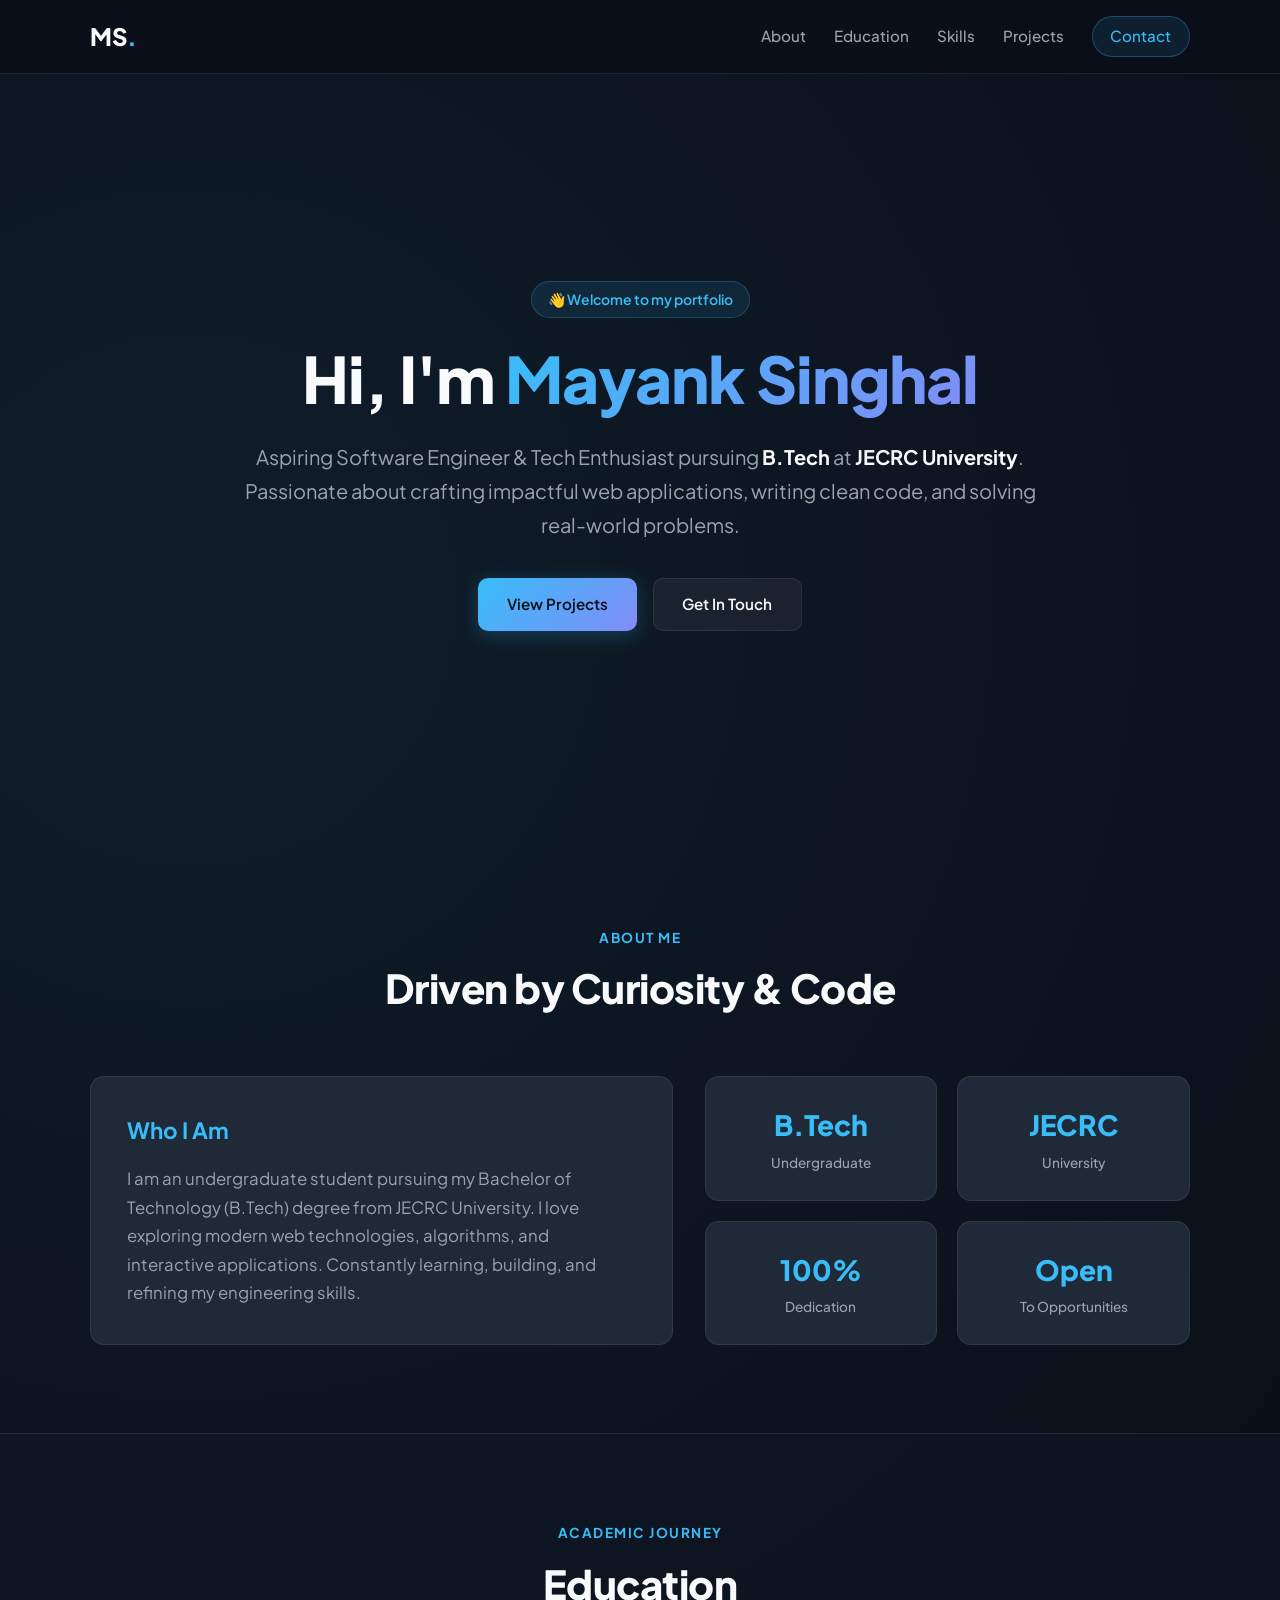
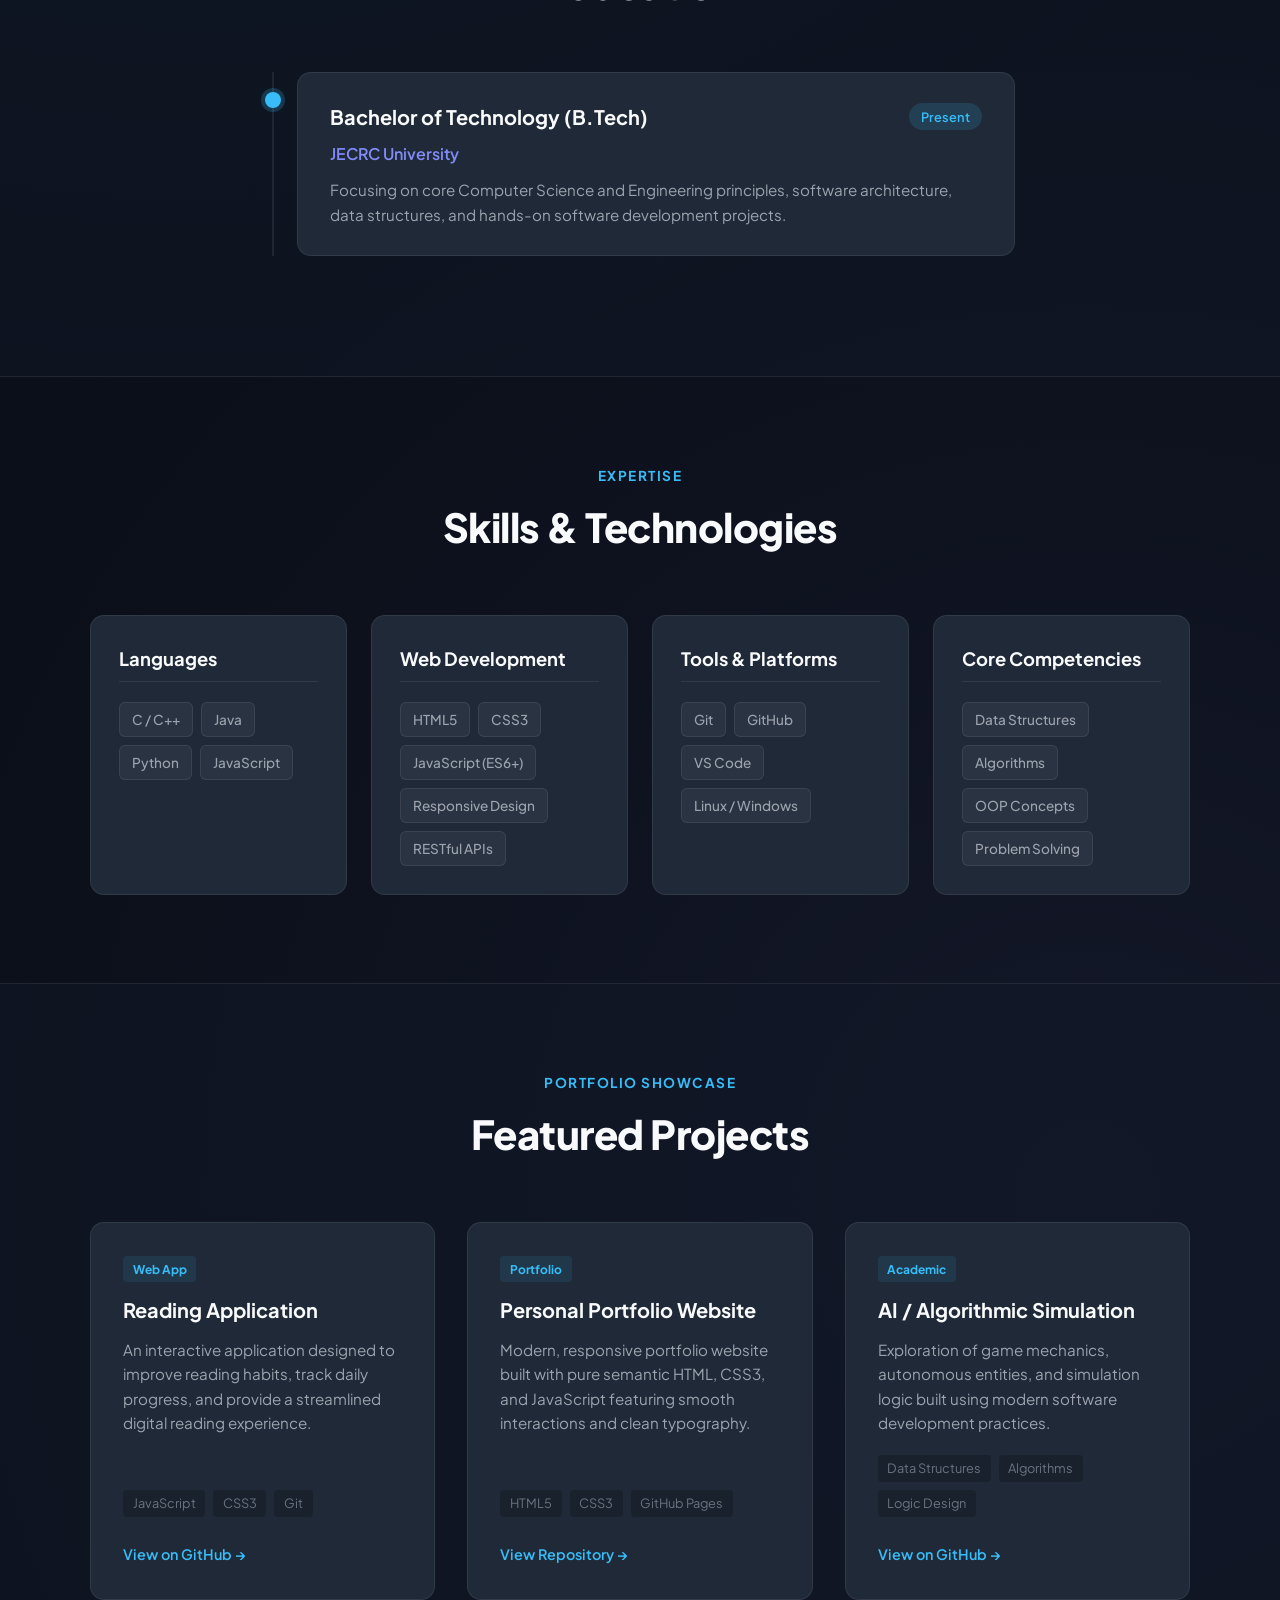
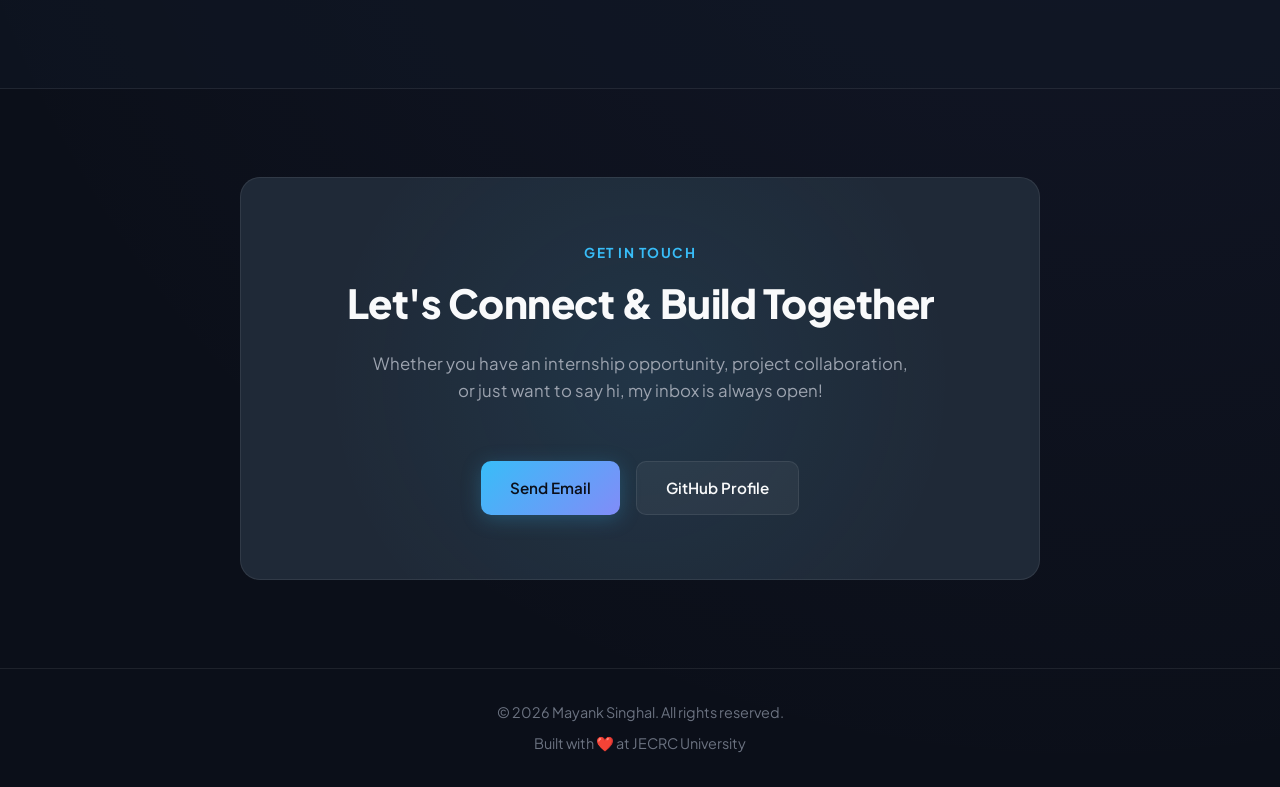
==== index.html @ d0f5964c "Initial commit: Personal portfolio for Mayank Singhal" ====
<!DOCTYPE html>
<html lang="en">
<head>
  <meta charset="UTF-8" />
  <meta name="viewport" content="width=device-width, initial-scale=1.0" />
  <title>Mayank Singhal | Portfolio</title>
  <meta name="description" content="Portfolio of Mayank Singhal, B.Tech student at JECRC University." />
  <link rel="stylesheet" href="style.css" />
  <link rel="preconnect" href="https://fonts.googleapis.com">
  <link rel="preconnect" href="https://fonts.gstatic.com" crossorigin>
  <link href="https://fonts.googleapis.com/css2?family=Plus+Jakarta+Sans:wght@300;400;500;600;700;800&display=swap" rel="stylesheet">
</head>
<body>
  <!-- Navigation -->
  <header class="navbar">
    <div class="nav-container">
      <a href="#hero" class="brand">MS<span>.</span></a>
      <nav class="nav-links">
        <a href="#about">About</a>
        <a href="#education">Education</a>
        <a href="#skills">Skills</a>
        <a href="#projects">Projects</a>
        <a href="#contact" class="btn-contact-nav">Contact</a>
      </nav>
    </div>
  </header>

  <!-- Hero Section -->
  <section id="hero" class="hero-section">
    <div class="hero-content">
      <div class="badge">👋 Welcome to my portfolio</div>
      <h1 class="hero-title">
        Hi, I'm <span class="gradient-text">Mayank Singhal</span>
      </h1>
      <p class="hero-subtitle">
        Aspiring Software Engineer & Tech Enthusiast pursuing <strong>B.Tech</strong> at <strong>JECRC University</strong>. 
        Passionate about crafting impactful web applications, writing clean code, and solving real-world problems.
      </p>
      <div class="hero-cta">
        <a href="#projects" class="btn btn-primary">View Projects</a>
        <a href="#contact" class="btn btn-secondary">Get In Touch</a>
      </div>
    </div>
  </section>

  <!-- About Section -->
  <section id="about" class="section">
    <div class="container">
      <div class="section-header">
        <span class="section-tag">About Me</span>
        <h2 class="section-title">Driven by Curiosity & Code</h2>
      </div>
      <div class="about-grid">
        <div class="about-card highlight-card">
          <h3>Who I Am</h3>
          <p>
            I am an undergraduate student pursuing my Bachelor of Technology (B.Tech) degree from JECRC University.
            I love exploring modern web technologies, algorithms, and interactive applications. Constantly learning, building, and refining my engineering skills.
          </p>
        </div>
        <div class="about-stats-grid">
          <div class="stat-box">
            <span class="stat-number">B.Tech</span>
            <span class="stat-label">Undergraduate</span>
          </div>
          <div class="stat-box">
            <span class="stat-number">JECRC</span>
            <span class="stat-label">University</span>
          </div>
          <div class="stat-box">
            <span class="stat-number">100%</span>
            <span class="stat-label">Dedication</span>
          </div>
          <div class="stat-box">
            <span class="stat-number">Open</span>
            <span class="stat-label">To Opportunities</span>
          </div>
        </div>
      </div>
    </div>
  </section>

  <!-- Education Section -->
  <section id="education" class="section section-dark">
    <div class="container">
      <div class="section-header">
        <span class="section-tag">Academic Journey</span>
        <h2 class="section-title">Education</h2>
      </div>
      <div class="timeline">
        <div class="timeline-item">
          <div class="timeline-dot"></div>
          <div class="timeline-card">
            <div class="timeline-header">
              <h3>Bachelor of Technology (B.Tech)</h3>
              <span class="timeline-badge">Present</span>
            </div>
            <h4>JECRC University</h4>
            <p>
              Focusing on core Computer Science and Engineering principles, software architecture, data structures, and hands-on software development projects.
            </p>
          </div>
        </div>
      </div>
    </div>
  </section>

  <!-- Skills Section -->
  <section id="skills" class="section">
    <div class="container">
      <div class="section-header">
        <span class="section-tag">Expertise</span>
        <h2 class="section-title">Skills & Technologies</h2>
      </div>
      <div class="skills-grid">
        <div class="skill-category">
          <h3>Languages</h3>
          <div class="skill-tags">
            <span class="tag">C / C++</span>
            <span class="tag">Java</span>
            <span class="tag">Python</span>
            <span class="tag">JavaScript</span>
          </div>
        </div>
        <div class="skill-category">
          <h3>Web Development</h3>
          <div class="skill-tags">
            <span class="tag">HTML5</span>
            <span class="tag">CSS3</span>
            <span class="tag">JavaScript (ES6+)</span>
            <span class="tag">Responsive Design</span>
            <span class="tag">RESTful APIs</span>
          </div>
        </div>
        <div class="skill-category">
          <h3>Tools & Platforms</h3>
          <div class="skill-tags">
            <span class="tag">Git</span>
            <span class="tag">GitHub</span>
            <span class="tag">VS Code</span>
            <span class="tag">Linux / Windows</span>
          </div>
        </div>
        <div class="skill-category">
          <h3>Core Competencies</h3>
          <div class="skill-tags">
            <span class="tag">Data Structures</span>
            <span class="tag">Algorithms</span>
            <span class="tag">OOP Concepts</span>
            <span class="tag">Problem Solving</span>
          </div>
        </div>
      </div>
    </div>
  </section>

  <!-- Projects Section -->
  <section id="projects" class="section section-dark">
    <div class="container">
      <div class="section-header">
        <span class="section-tag">Portfolio Showcase</span>
        <h2 class="section-title">Featured Projects</h2>
      </div>
      <div class="projects-grid">
        <div class="project-card">
          <div class="project-header">
            <span class="project-tag">Web App</span>
            <h3>Reading Application</h3>
          </div>
          <p>
            An interactive application designed to improve reading habits, track daily progress, and provide a streamlined digital reading experience.
          </p>
          <div class="project-tech">
            <span>JavaScript</span>
            <span>CSS3</span>
            <span>Git</span>
          </div>
          <div class="project-links">
            <a href="https://github.com/May90op" target="_blank" rel="noopener noreferrer" class="link-btn">View on GitHub &rarr;</a>
          </div>
        </div>

        <div class="project-card">
          <div class="project-header">
            <span class="project-tag">Portfolio</span>
            <h3>Personal Portfolio Website</h3>
          </div>
          <p>
            Modern, responsive portfolio website built with pure semantic HTML, CSS3, and JavaScript featuring smooth interactions and clean typography.
          </p>
          <div class="project-tech">
            <span>HTML5</span>
            <span>CSS3</span>
            <span>GitHub Pages</span>
          </div>
          <div class="project-links">
            <a href="https://github.com/May90op/mayank-portfolio" target="_blank" rel="noopener noreferrer" class="link-btn">View Repository &rarr;</a>
          </div>
        </div>

        <div class="project-card">
          <div class="project-header">
            <span class="project-tag">Academic</span>
            <h3>AI / Algorithmic Simulation</h3>
          </div>
          <p>
            Exploration of game mechanics, autonomous entities, and simulation logic built using modern software development practices.
          </p>
          <div class="project-tech">
            <span>Data Structures</span>
            <span>Algorithms</span>
            <span>Logic Design</span>
          </div>
          <div class="project-links">
            <a href="https://github.com/May90op" target="_blank" rel="noopener noreferrer" class="link-btn">View on GitHub &rarr;</a>
          </div>
        </div>
      </div>
    </div>
  </section>

  <!-- Contact Section -->
  <section id="contact" class="section">
    <div class="container">
      <div class="contact-box">
        <div class="section-header">
          <span class="section-tag">Get in Touch</span>
          <h2 class="section-title">Let's Connect & Build Together</h2>
          <p class="contact-desc">
            Whether you have an internship opportunity, project collaboration, or just want to say hi, my inbox is always open!
          </p>
        </div>
        <div class="contact-actions">
          <a href="mailto:mayanksinghal467245@gmail.com" class="btn btn-primary">Send Email</a>
          <a href="https://github.com/May90op" target="_blank" rel="noopener noreferrer" class="btn btn-secondary">GitHub Profile</a>
        </div>
      </div>
    </div>
  </section>

  <!-- Footer -->
  <footer class="footer">
    <div class="container footer-content">
      <p>&copy; 2026 Mayank Singhal. All rights reserved.</p>
      <p>Built with ❤️ at JECRC University</p>
    </div>
  </footer>

  <script src="script.js"></script>
</body>
</html>
---- style.css ----
:root {
  --bg-primary: #0b0f19;
  --bg-secondary: #111827;
  --bg-card: #1f2937;
  --bg-card-hover: #283548;
  --accent-cyan: #38bdf8;
  --accent-indigo: #818cf8;
  --text-primary: #f9fafb;
  --text-secondary: #9ca3af;
  --text-muted: #6b7280;
  --border-color: rgba(255, 255, 255, 0.08);
  --border-highlight: rgba(56, 189, 248, 0.3);
  --radius: 14px;
  --transition: all 0.25s cubic-bezier(0.4, 0, 0.2, 1);
}

* {
  margin: 0;
  padding: 0;
  box-sizing: border-box;
}

html {
  scroll-behavior: smooth;
  font-family: 'Plus Jakarta Sans', -apple-system, BlinkMacSystemFont, 'Segoe UI', Roboto, sans-serif;
  background-color: var(--bg-primary);
  color: var(--text-primary);
}

body {
  line-height: 1.6;
  overflow-x: hidden;
  background: radial-gradient(circle at 15% 15%, rgba(56, 189, 248, 0.08) 0%, transparent 40%),
              radial-gradient(circle at 85% 70%, rgba(129, 140, 248, 0.07) 0%, transparent 40%),
              var(--bg-primary);
  min-height: 100vh;
}

/* Container */
.container {
  width: 90%;
  max-width: 1100px;
  margin: 0 auto;
}

/* Navigation */
.navbar {
  position: sticky;
  top: 0;
  z-index: 100;
  background: rgba(11, 15, 25, 0.85);
  backdrop-filter: blur(12px);
  border-bottom: 1px solid var(--border-color);
  padding: 1rem 0;
}

.nav-container {
  width: 90%;
  max-width: 1100px;
  margin: 0 auto;
  display: flex;
  align-items: center;
  justify-content: space-between;
}

.brand {
  font-size: 1.5rem;
  font-weight: 800;
  color: var(--text-primary);
  text-decoration: none;
  letter-spacing: -0.5px;
}

.brand span {
  color: var(--accent-cyan);
}

.nav-links {
  display: flex;
  align-items: center;
  gap: 1.75rem;
}

.nav-links a {
  color: var(--text-secondary);
  text-decoration: none;
  font-weight: 500;
  font-size: 0.95rem;
  transition: var(--transition);
}

.nav-links a:hover {
  color: var(--accent-cyan);
}

.btn-contact-nav {
  padding: 0.45rem 1.1rem;
  border-radius: 9999px;
  background: rgba(56, 189, 248, 0.1);
  color: var(--accent-cyan) !important;
  border: 1px solid rgba(56, 189, 248, 0.3);
}

.btn-contact-nav:hover {
  background: var(--accent-cyan) !important;
  color: #0b0f19 !important;
}

/* Hero Section */
.hero-section {
  min-height: 85vh;
  display: flex;
  align-items: center;
  justify-content: center;
  text-align: center;
  padding: 4rem 1.5rem;
}

.hero-content {
  max-width: 800px;
}

.badge {
  display: inline-block;
  padding: 0.4rem 1rem;
  font-size: 0.875rem;
  font-weight: 600;
  color: var(--accent-cyan);
  background: rgba(56, 189, 248, 0.1);
  border: 1px solid rgba(56, 189, 248, 0.25);
  border-radius: 9999px;
  margin-bottom: 1.5rem;
}

.hero-title {
  font-size: clamp(2.5rem, 5vw, 4rem);
  font-weight: 800;
  line-height: 1.15;
  letter-spacing: -1px;
  margin-bottom: 1.5rem;
}

.gradient-text {
  background: linear-gradient(135deg, var(--accent-cyan), var(--accent-indigo));
  -webkit-background-clip: text;
  -webkit-text-fill-color: transparent;
}

.hero-subtitle {
  font-size: clamp(1.05rem, 2vw, 1.25rem);
  color: var(--text-secondary);
  line-height: 1.7;
  margin-bottom: 2.25rem;
}

.hero-subtitle strong {
  color: var(--text-primary);
}

.hero-cta {
  display: flex;
  gap: 1rem;
  justify-content: center;
  flex-wrap: wrap;
}

.btn {
  display: inline-flex;
  align-items: center;
  justify-content: center;
  padding: 0.85rem 1.8rem;
  border-radius: 10px;
  font-weight: 600;
  font-size: 0.95rem;
  text-decoration: none;
  cursor: pointer;
  transition: var(--transition);
}

.btn-primary {
  background: linear-gradient(135deg, var(--accent-cyan), var(--accent-indigo));
  color: #0b0f19;
  box-shadow: 0 4px 20px rgba(56, 189, 248, 0.25);
}

.btn-primary:hover {
  transform: translateY(-2px);
  box-shadow: 0 8px 25px rgba(56, 189, 248, 0.35);
}

.btn-secondary {
  background: rgba(255, 255, 255, 0.05);
  color: var(--text-primary);
  border: 1px solid var(--border-color);
}

.btn-secondary:hover {
  background: rgba(255, 255, 255, 0.1);
  border-color: var(--border-highlight);
  transform: translateY(-2px);
}

/* Sections */
.section {
  padding: 5.5rem 0;
}

.section-dark {
  background-color: rgba(17, 24, 39, 0.5);
  border-top: 1px solid var(--border-color);
  border-bottom: 1px solid var(--border-color);
}

.section-header {
  text-align: center;
  margin-bottom: 3.5rem;
}

.section-tag {
  font-size: 0.85rem;
  font-weight: 700;
  text-transform: uppercase;
  letter-spacing: 1.5px;
  color: var(--accent-cyan);
  display: block;
  margin-bottom: 0.5rem;
}

.section-title {
  font-size: clamp(2rem, 3.5vw, 2.5rem);
  font-weight: 800;
  letter-spacing: -0.5px;
}

/* About Grid */
.about-grid {
  display: grid;
  grid-template-columns: 1.2fr 1fr;
  gap: 2rem;
  align-items: stretch;
}

.about-card {
  background: var(--bg-card);
  border: 1px solid var(--border-color);
  border-radius: var(--radius);
  padding: 2.25rem;
}

.about-card h3 {
  font-size: 1.4rem;
  margin-bottom: 1rem;
  color: var(--accent-cyan);
}

.about-card p {
  color: var(--text-secondary);
  font-size: 1.05rem;
  line-height: 1.7;
}

.about-stats-grid {
  display: grid;
  grid-template-columns: repeat(2, 1fr);
  gap: 1.25rem;
}

.stat-box {
  background: var(--bg-card);
  border: 1px solid var(--border-color);
  border-radius: var(--radius);
  padding: 1.5rem;
  display: flex;
  flex-direction: column;
  justify-content: center;
  align-items: center;
  text-align: center;
  transition: var(--transition);
}

.stat-box:hover {
  border-color: var(--border-highlight);
  transform: translateY(-3px);
}

.stat-number {
  font-size: 1.75rem;
  font-weight: 800;
  color: var(--accent-cyan);
  margin-bottom: 0.25rem;
}

.stat-label {
  font-size: 0.85rem;
  color: var(--text-secondary);
  font-weight: 500;
}

/* Timeline (Education) */
.timeline {
  max-width: 750px;
  margin: 0 auto;
  position: relative;
  padding-left: 2rem;
}

.timeline::before {
  content: '';
  position: absolute;
  top: 0;
  bottom: 0;
  left: 7px;
  width: 2px;
  background: var(--border-color);
}

.timeline-item {
  position: relative;
  margin-bottom: 2rem;
}

.timeline-dot {
  position: absolute;
  left: -2rem;
  top: 1.25rem;
  width: 16px;
  height: 16px;
  border-radius: 50%;
  background: var(--accent-cyan);
  box-shadow: 0 0 0 4px rgba(56, 189, 248, 0.2);
}

.timeline-card {
  background: var(--bg-card);
  border: 1px solid var(--border-color);
  border-radius: var(--radius);
  padding: 1.75rem 2rem;
  transition: var(--transition);
}

.timeline-card:hover {
  border-color: var(--border-highlight);
}

.timeline-header {
  display: flex;
  justify-content: space-between;
  align-items: center;
  margin-bottom: 0.5rem;
}

.timeline-header h3 {
  font-size: 1.25rem;
  font-weight: 700;
}

.timeline-badge {
  background: rgba(56, 189, 248, 0.15);
  color: var(--accent-cyan);
  padding: 0.2rem 0.75rem;
  border-radius: 9999px;
  font-size: 0.8rem;
  font-weight: 600;
}

.timeline-card h4 {
  font-size: 1rem;
  color: var(--accent-indigo);
  margin-bottom: 0.75rem;
  font-weight: 600;
}

.timeline-card p {
  color: var(--text-secondary);
  font-size: 0.95rem;
}

/* Skills */
.skills-grid {
  display: grid;
  grid-template-columns: repeat(auto-fit, minmax(240px, 1fr));
  gap: 1.5rem;
}

.skill-category {
  background: var(--bg-card);
  border: 1px solid var(--border-color);
  border-radius: var(--radius);
  padding: 1.75rem;
  transition: var(--transition);
}

.skill-category:hover {
  border-color: var(--border-highlight);
  transform: translateY(-3px);
}

.skill-category h3 {
  font-size: 1.15rem;
  margin-bottom: 1.25rem;
  color: var(--text-primary);
  font-weight: 700;
  border-bottom: 1px solid var(--border-color);
  padding-bottom: 0.5rem;
}

.skill-tags {
  display: flex;
  flex-wrap: wrap;
  gap: 0.5rem;
}

.tag {
  background: rgba(255, 255, 255, 0.05);
  border: 1px solid var(--border-color);
  color: var(--text-secondary);
  font-size: 0.85rem;
  padding: 0.35rem 0.75rem;
  border-radius: 6px;
  font-weight: 500;
  transition: var(--transition);
}

.tag:hover {
  background: rgba(56, 189, 248, 0.15);
  color: var(--accent-cyan);
  border-color: rgba(56, 189, 248, 0.3);
}

/* Projects */
.projects-grid {
  display: grid;
  grid-template-columns: repeat(auto-fit, minmax(300px, 1fr));
  gap: 2rem;
}

.project-card {
  background: var(--bg-card);
  border: 1px solid var(--border-color);
  border-radius: var(--radius);
  padding: 2rem;
  display: flex;
  flex-direction: column;
  transition: var(--transition);
}

.project-card:hover {
  border-color: var(--border-highlight);
  transform: translateY(-4px);
  background: var(--bg-card-hover);
}

.project-tag {
  display: inline-block;
  font-size: 0.75rem;
  font-weight: 700;
  color: var(--accent-cyan);
  background: rgba(56, 189, 248, 0.1);
  padding: 0.2rem 0.6rem;
  border-radius: 4px;
  margin-bottom: 0.75rem;
}

.project-card h3 {
  font-size: 1.25rem;
  margin-bottom: 0.75rem;
  color: var(--text-primary);
}

.project-card p {
  color: var(--text-secondary);
  font-size: 0.95rem;
  margin-bottom: 1.25rem;
  flex-grow: 1;
}

.project-tech {
  display: flex;
  flex-wrap: wrap;
  gap: 0.5rem;
  margin-bottom: 1.5rem;
}

.project-tech span {
  font-size: 0.8rem;
  color: var(--text-muted);
  background: rgba(0, 0, 0, 0.2);
  padding: 0.2rem 0.6rem;
  border-radius: 4px;
}

.link-btn {
  color: var(--accent-cyan);
  text-decoration: none;
  font-size: 0.9rem;
  font-weight: 600;
  display: inline-flex;
  align-items: center;
  transition: var(--transition);
}

.link-btn:hover {
  color: var(--text-primary);
  transform: translateX(3px);
}

/* Contact */
.contact-box {
  background: radial-gradient(circle at 50% 50%, rgba(56, 189, 248, 0.08), transparent 70%), var(--bg-card);
  border: 1px solid var(--border-color);
  border-radius: 20px;
  padding: 4rem 2rem;
  text-align: center;
  max-width: 800px;
  margin: 0 auto;
}

.contact-desc {
  max-width: 550px;
  margin: 1rem auto 2.5rem;
  color: var(--text-secondary);
  font-size: 1.05rem;
}

.contact-actions {
  display: flex;
  gap: 1rem;
  justify-content: center;
  flex-wrap: wrap;
}

/* Footer */
.footer {
  border-top: 1px solid var(--border-color);
  padding: 2rem 0;
  text-align: center;
  font-size: 0.9rem;
  color: var(--text-muted);
}

.footer-content {
  display: flex;
  flex-direction: column;
  gap: 0.5rem;
}

/* Responsive */
@media (max-width: 768px) {
  .nav-links {
    display: none;
  }
  
  .about-grid {
    grid-template-columns: 1fr;
  }
}
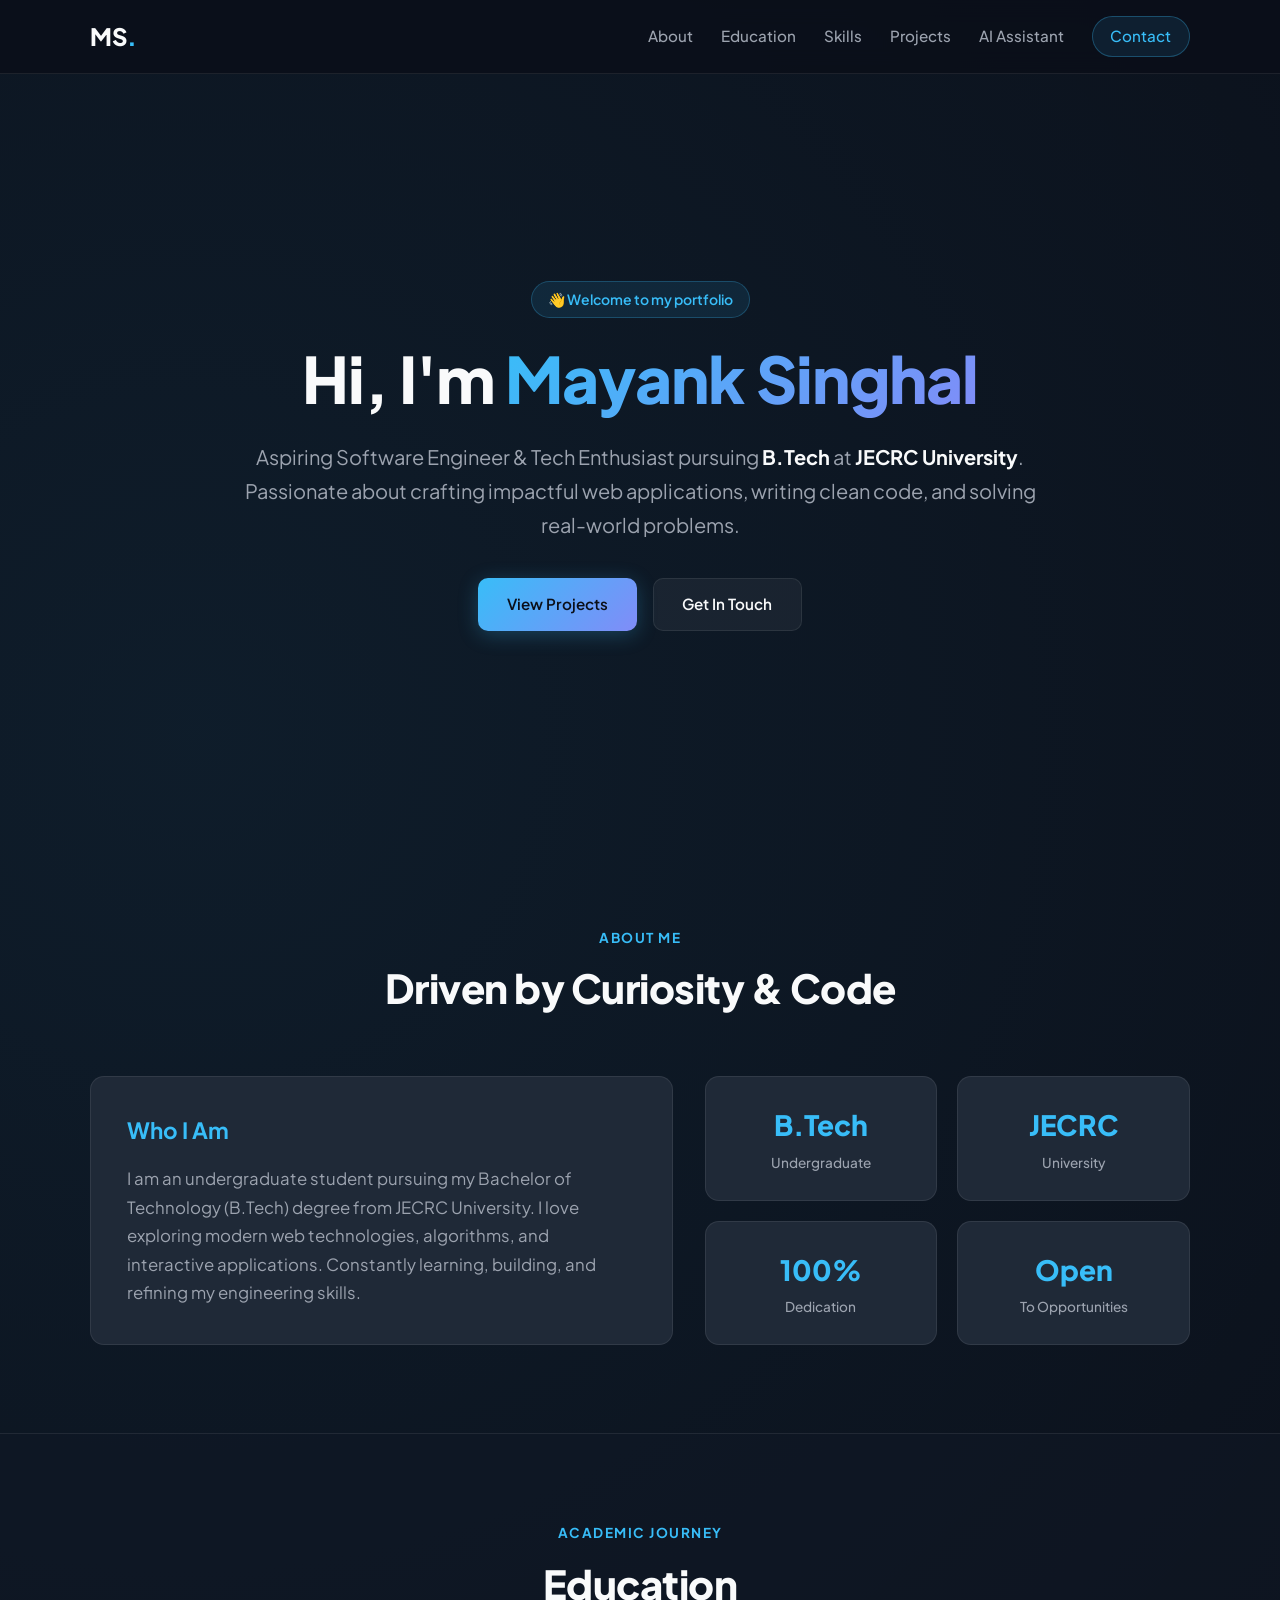
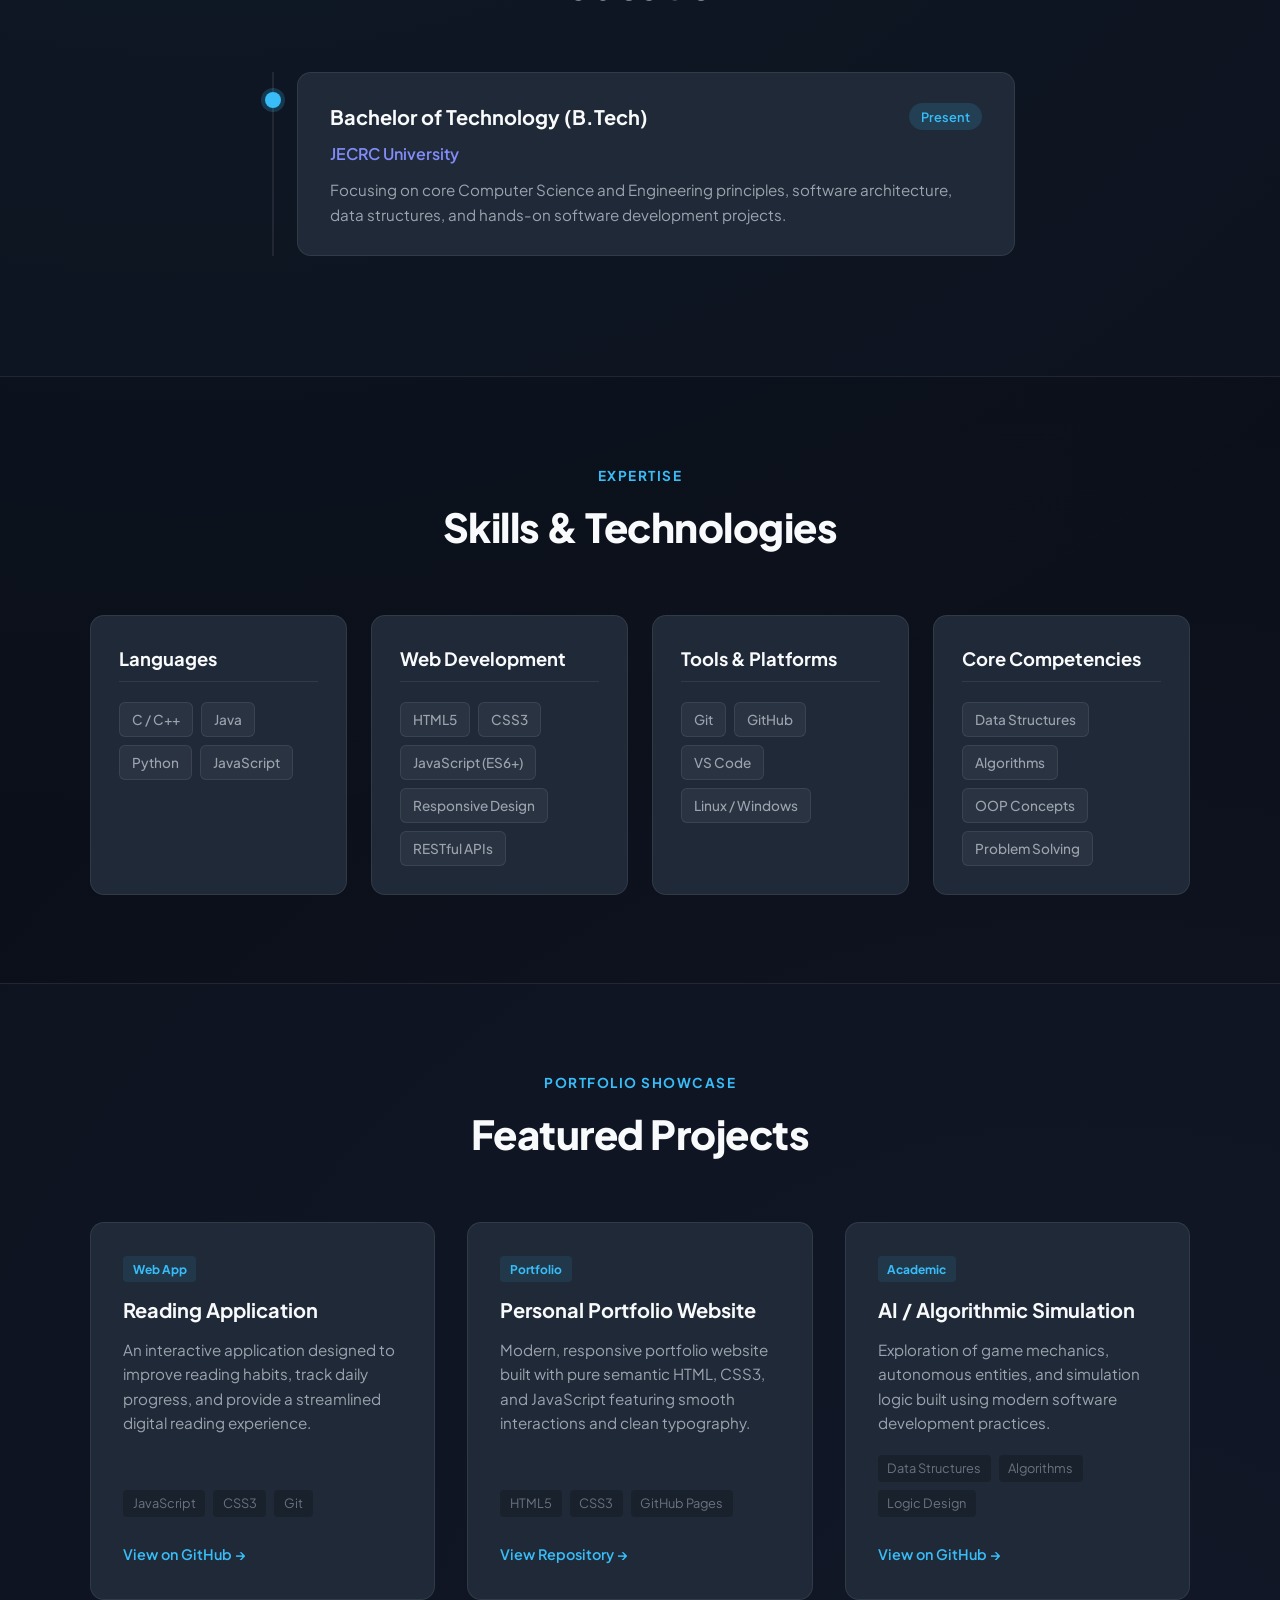
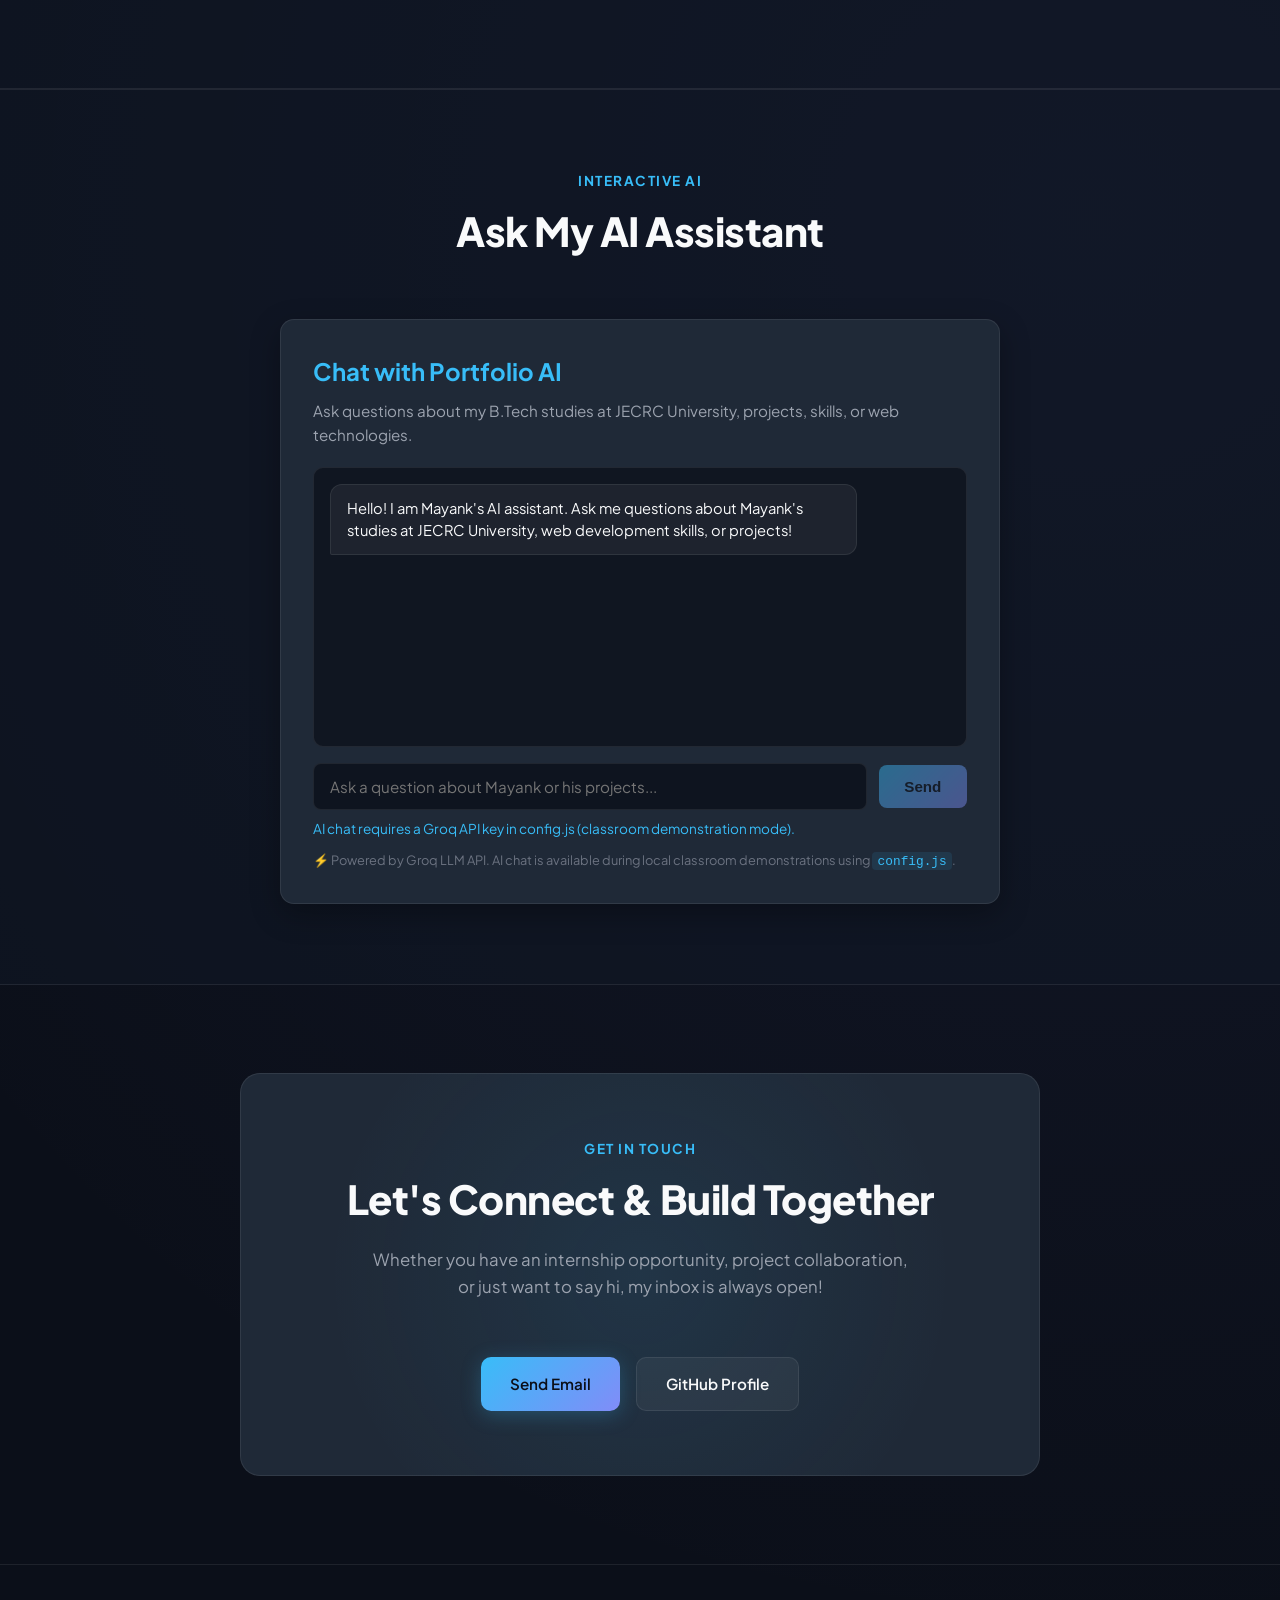
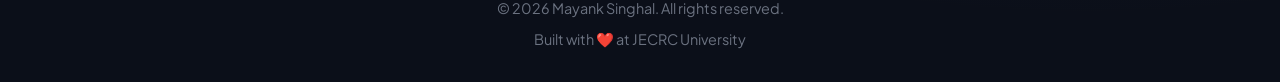
==== commit 7d8aa2bb: "Add Groq AI Chatbot assistant with classroom config support" ====
--- a/index.html
+++ b/index.html
@@ -6,6 +6,7 @@
   <title>Mayank Singhal | Portfolio</title>
   <meta name="description" content="Portfolio of Mayank Singhal, B.Tech student at JECRC University." />
   <link rel="stylesheet" href="style.css" />
+  <link rel="stylesheet" href="chatbot.css" />
   <link rel="preconnect" href="https://fonts.googleapis.com">
   <link rel="preconnect" href="https://fonts.gstatic.com" crossorigin>
   <link href="https://fonts.googleapis.com/css2?family=Plus+Jakarta+Sans:wght@300;400;500;600;700;800&display=swap" rel="stylesheet">
@@ -20,6 +21,7 @@
         <a href="#education">Education</a>
         <a href="#skills">Skills</a>
         <a href="#projects">Projects</a>
+        <a href="#aiChatSection">AI Assistant</a>
         <a href="#contact" class="btn-contact-nav">Contact</a>
       </nav>
     </div>
@@ -219,6 +221,41 @@
     </div>
   </section>
 
+  <!-- AI Chatbot Section -->
+  <section id="aiChatSection" class="section section-dark ai-chat-section">
+    <div class="container">
+      <div class="section-header">
+        <span class="section-tag">Interactive AI</span>
+        <h2 class="section-title">Ask My AI Assistant</h2>
+      </div>
+      <div class="ai-chat-card">
+        <h3>Chat with Portfolio AI</h3>
+        <p class="chat-subtitle">
+          Ask questions about my B.Tech studies at JECRC University, projects, skills, or web technologies.
+        </p>
+
+        <div id="chatMessages" aria-live="polite"></div>
+
+        <div class="chat-controls">
+          <input
+            type="text"
+            id="userInput"
+            placeholder="Ask a question about Mayank or his projects..."
+          />
+          <button id="sendButton" type="button">
+            Send
+          </button>
+        </div>
+
+        <p id="chatStatus" role="status"></p>
+
+        <p class="chat-note">
+          ⚡ Powered by Groq LLM API. AI chat is available during local classroom demonstrations using <code>config.js</code>.
+        </p>
+      </div>
+    </div>
+  </section>
+
   <!-- Contact Section -->
   <section id="contact" class="section">
     <div class="container">
@@ -246,6 +283,8 @@
     </div>
   </footer>
 
+  <script src="config.js"></script>
+  <script src="chatbot.js"></script>
   <script src="script.js"></script>
 </body>
 </html>
--- a/chatbot.css
+++ b/chatbot.css
@@ -0,0 +1,144 @@
+/* Chatbot Section Styles matching portfolio dark theme */
+.ai-chat-section {
+  padding: 5rem 0;
+}
+
+.ai-chat-card {
+  max-width: 720px;
+  margin: 0 auto;
+  padding: 2rem;
+  border: 1px solid var(--border-color);
+  border-radius: var(--radius);
+  background: var(--bg-card);
+  box-shadow: 0 10px 30px rgba(0, 0, 0, 0.3);
+}
+
+.ai-chat-card h3 {
+  font-size: 1.5rem;
+  color: var(--accent-cyan);
+  margin-bottom: 0.5rem;
+  font-weight: 700;
+}
+
+.chat-subtitle {
+  color: var(--text-secondary);
+  font-size: 0.95rem;
+  margin-bottom: 1.25rem;
+}
+
+#chatMessages {
+  height: 280px;
+  overflow-y: auto;
+  background: rgba(11, 15, 25, 0.7);
+  padding: 1rem;
+  border-radius: 10px;
+  border: 1px solid var(--border-color);
+  margin: 1rem 0;
+  display: flex;
+  flex-direction: column;
+  gap: 0.75rem;
+  scroll-behavior: smooth;
+}
+
+/* Custom scrollbar for chat */
+#chatMessages::-webkit-scrollbar {
+  width: 6px;
+}
+#chatMessages::-webkit-scrollbar-thumb {
+  background: var(--border-color);
+  border-radius: 4px;
+}
+
+.chat-message {
+  padding: 0.75rem 1rem;
+  border-radius: 12px;
+  font-size: 0.92rem;
+  line-height: 1.5;
+  max-width: 85%;
+  word-wrap: break-word;
+}
+
+.chat-user {
+  background: rgba(56, 189, 248, 0.18);
+  border: 1px solid rgba(56, 189, 248, 0.35);
+  color: #f0f9ff;
+  align-self: flex-end;
+  border-bottom-right-radius: 2px;
+}
+
+.chat-assistant {
+  background: rgba(255, 255, 255, 0.06);
+  border: 1px solid var(--border-color);
+  color: var(--text-primary);
+  align-self: flex-start;
+  border-bottom-left-radius: 2px;
+}
+
+.chat-controls {
+  display: flex;
+  gap: 0.75rem;
+  align-items: center;
+}
+
+#userInput {
+  flex: 1;
+  min-width: 160px;
+  padding: 0.8rem 1rem;
+  background: rgba(11, 15, 25, 0.8);
+  border: 1px solid var(--border-color);
+  border-radius: 8px;
+  color: var(--text-primary);
+  font-family: inherit;
+  font-size: 0.95rem;
+  outline: none;
+  transition: var(--transition);
+}
+
+#userInput:focus {
+  border-color: var(--accent-cyan);
+  box-shadow: 0 0 0 2px rgba(56, 189, 248, 0.2);
+}
+
+#sendButton {
+  padding: 0.8rem 1.6rem;
+  background: linear-gradient(135deg, var(--accent-cyan), var(--accent-indigo));
+  color: #0b0f19;
+  border: none;
+  border-radius: 8px;
+  font-weight: 700;
+  font-size: 0.95rem;
+  cursor: pointer;
+  transition: var(--transition);
+}
+
+#sendButton:hover:not(:disabled) {
+  opacity: 0.9;
+  transform: translateY(-1px);
+}
+
+#sendButton:disabled {
+  opacity: 0.45;
+  cursor: not-allowed;
+  transform: none;
+}
+
+#chatStatus {
+  font-size: 0.85rem;
+  color: var(--accent-cyan);
+  min-height: 1.2rem;
+  margin-top: 0.5rem;
+}
+
+.chat-note {
+  font-size: 0.8rem;
+  color: var(--text-muted);
+  margin-top: 0.75rem;
+  line-height: 1.4;
+}
+
+.chat-note code {
+  color: var(--accent-cyan);
+  background: rgba(56, 189, 248, 0.1);
+  padding: 0.1rem 0.35rem;
+  border-radius: 4px;
+}
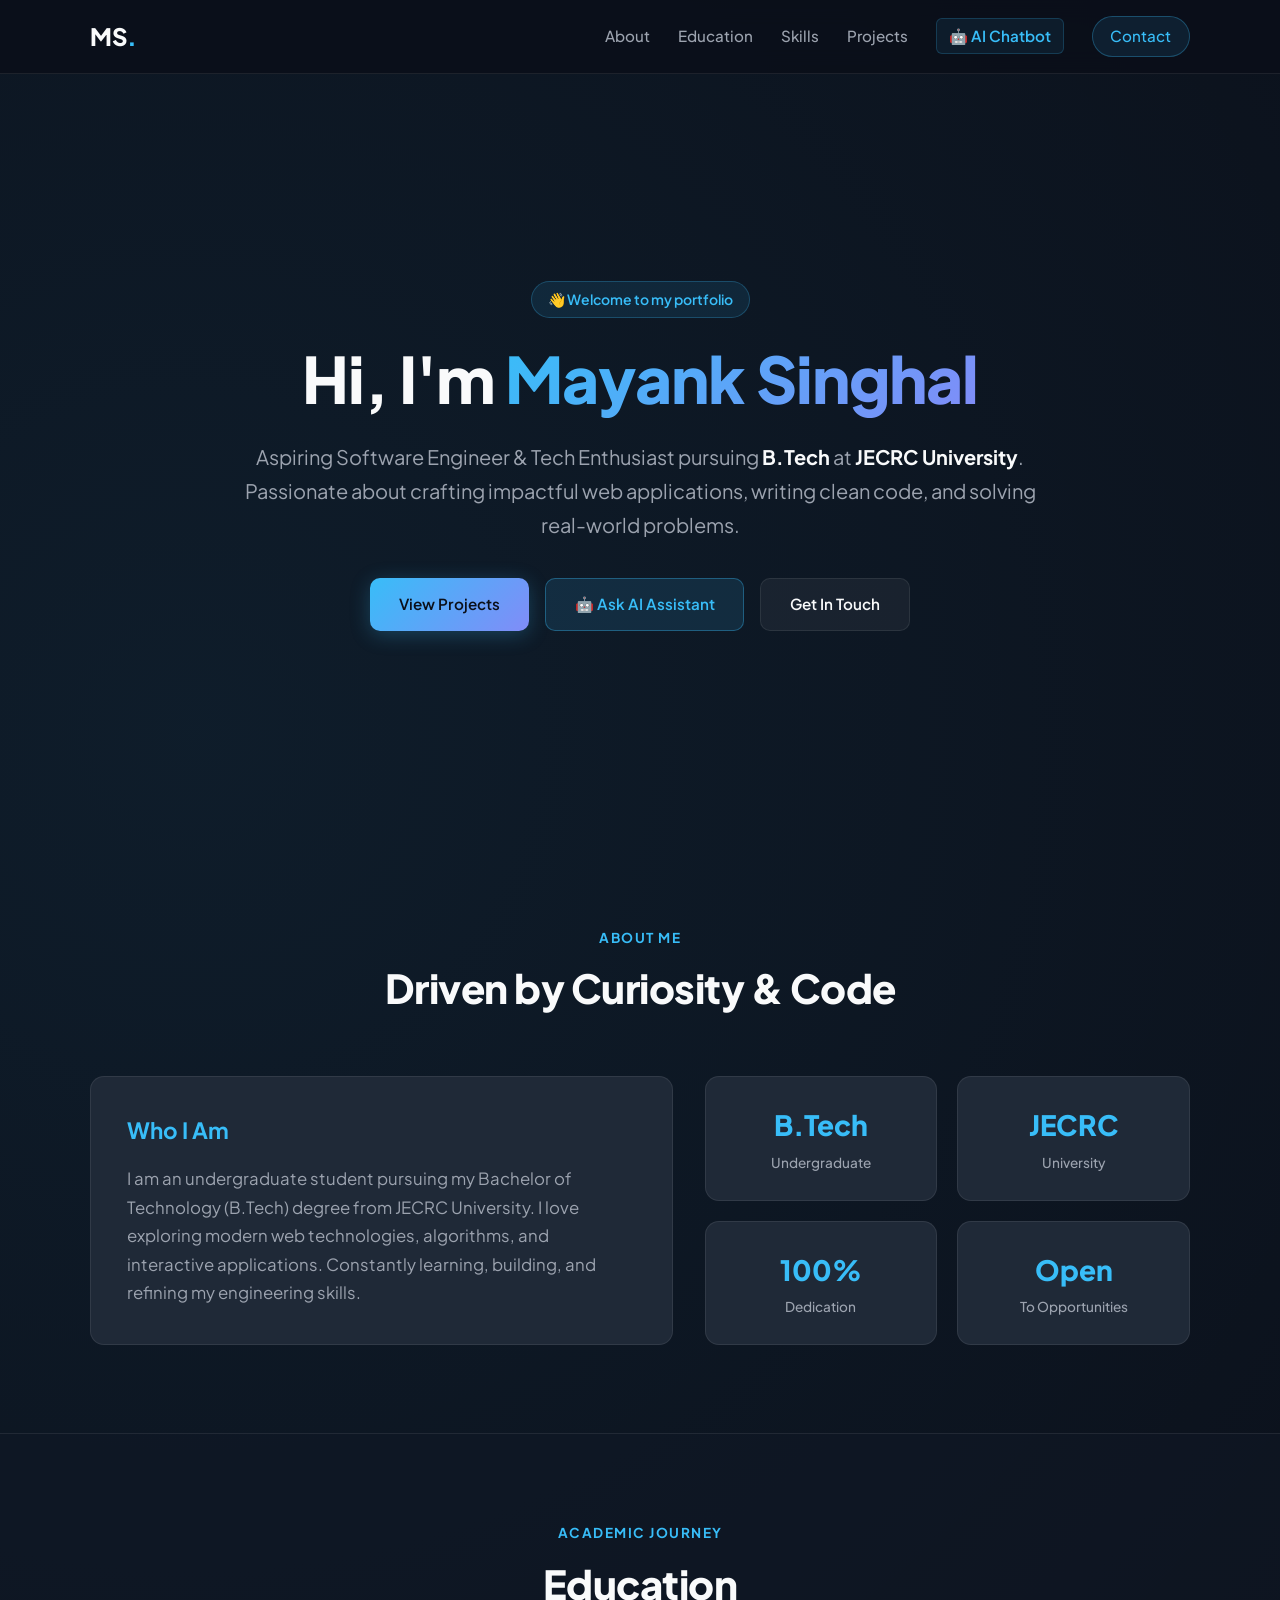
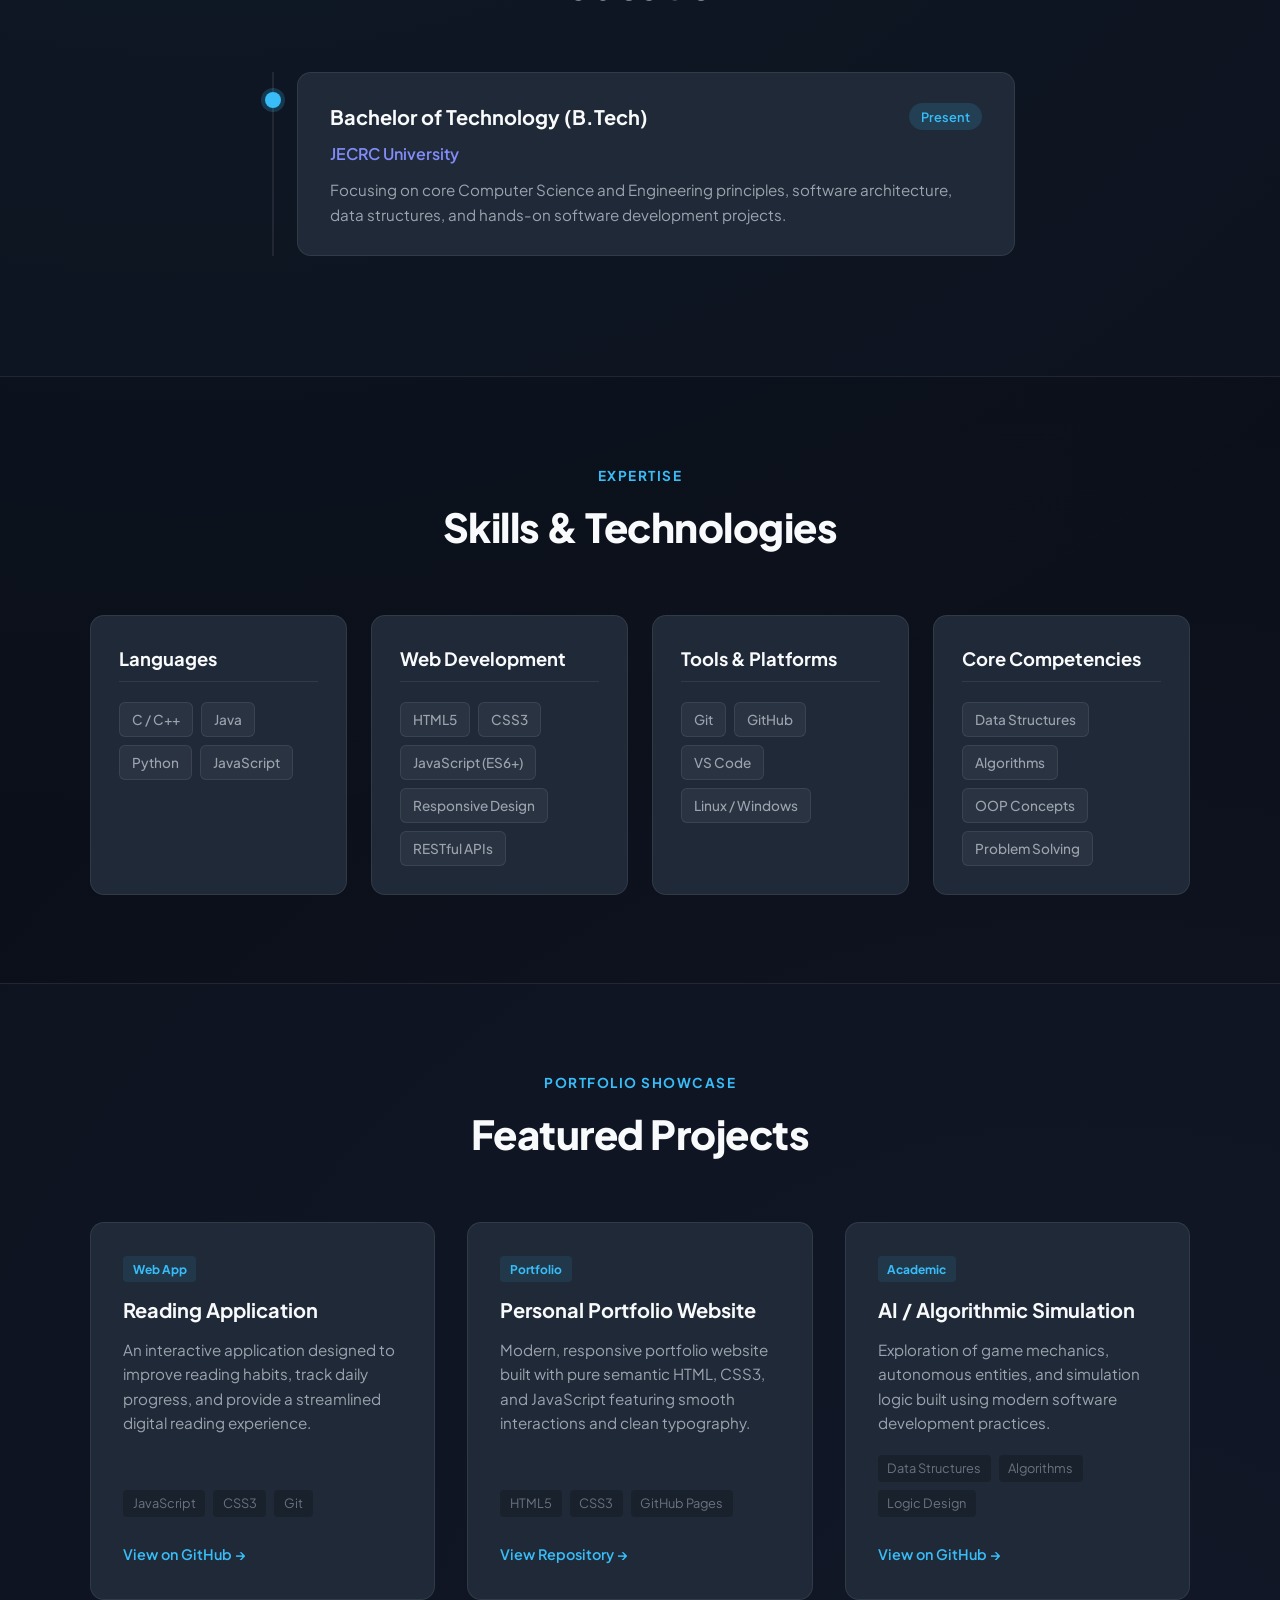
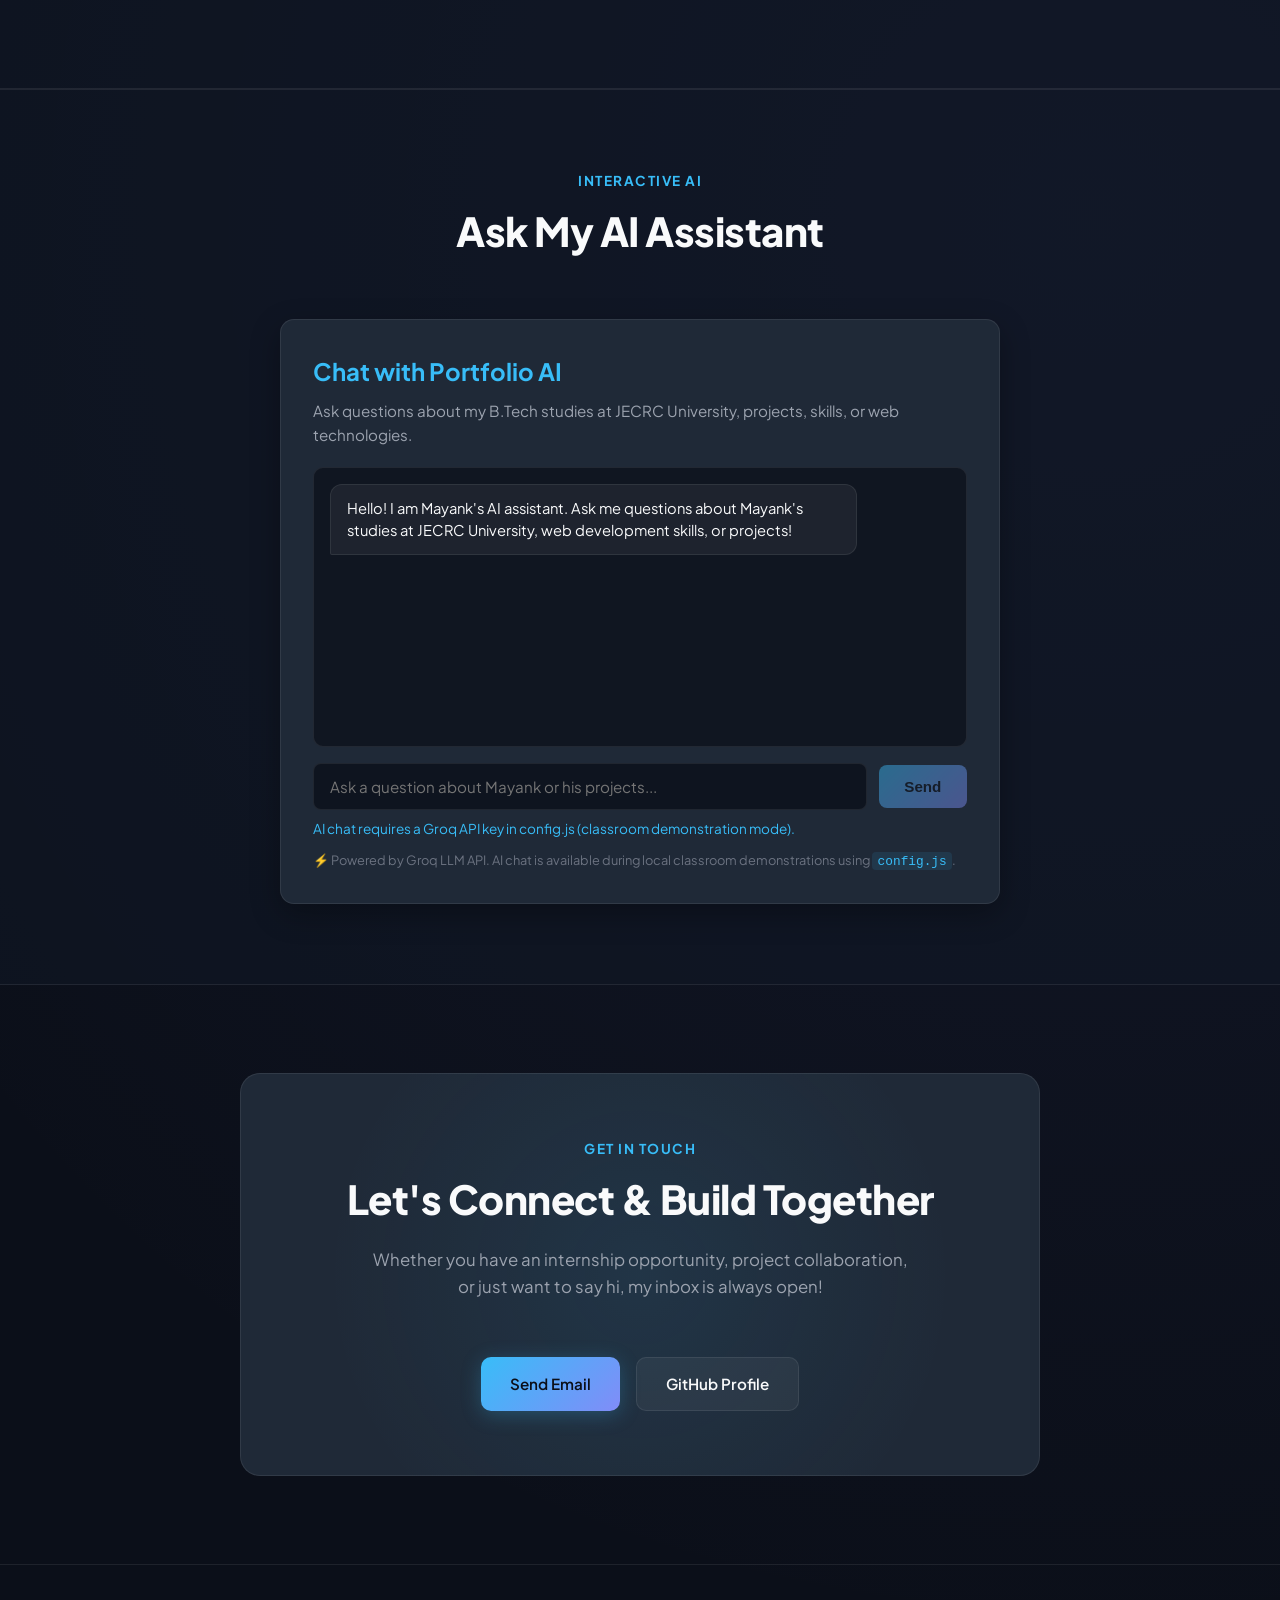
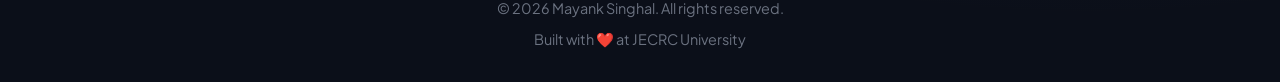
==== commit 02ed7847: "Add dedicated chatbot page and navigation link" ====
--- a/index.html
+++ b/index.html
@@ -21,7 +21,7 @@
         <a href="#education">Education</a>
         <a href="#skills">Skills</a>
         <a href="#projects">Projects</a>
-        <a href="#aiChatSection">AI Assistant</a>
+        <a href="chatbot.html" class="nav-ai-pill">🤖 AI Chatbot</a>
         <a href="#contact" class="btn-contact-nav">Contact</a>
       </nav>
     </div>
@@ -40,6 +40,7 @@
       </p>
       <div class="hero-cta">
         <a href="#projects" class="btn btn-primary">View Projects</a>
+        <a href="chatbot.html" class="btn btn-ai">🤖 Ask AI Assistant</a>
         <a href="#contact" class="btn btn-secondary">Get In Touch</a>
       </div>
     </div>
--- a/style.css
+++ b/style.css
@@ -188,6 +188,32 @@
   box-shadow: 0 8px 25px rgba(56, 189, 248, 0.35);
 }
 
+.btn-ai {
+  background: rgba(56, 189, 248, 0.12);
+  color: var(--accent-cyan);
+  border: 1px solid rgba(56, 189, 248, 0.35);
+}
+
+.btn-ai:hover {
+  background: var(--accent-cyan);
+  color: #0b0f19;
+  transform: translateY(-2px);
+  box-shadow: 0 4px 20px rgba(56, 189, 248, 0.3);
+}
+
+.nav-ai-pill {
+  color: var(--accent-cyan) !important;
+  font-weight: 600 !important;
+  padding: 0.3rem 0.75rem;
+  border-radius: 6px;
+  background: rgba(56, 189, 248, 0.08);
+  border: 1px solid rgba(56, 189, 248, 0.2);
+}
+
+.nav-ai-pill:hover {
+  background: rgba(56, 189, 248, 0.18) !important;
+}
+
 .btn-secondary {
   background: rgba(255, 255, 255, 0.05);
   color: var(--text-primary);
